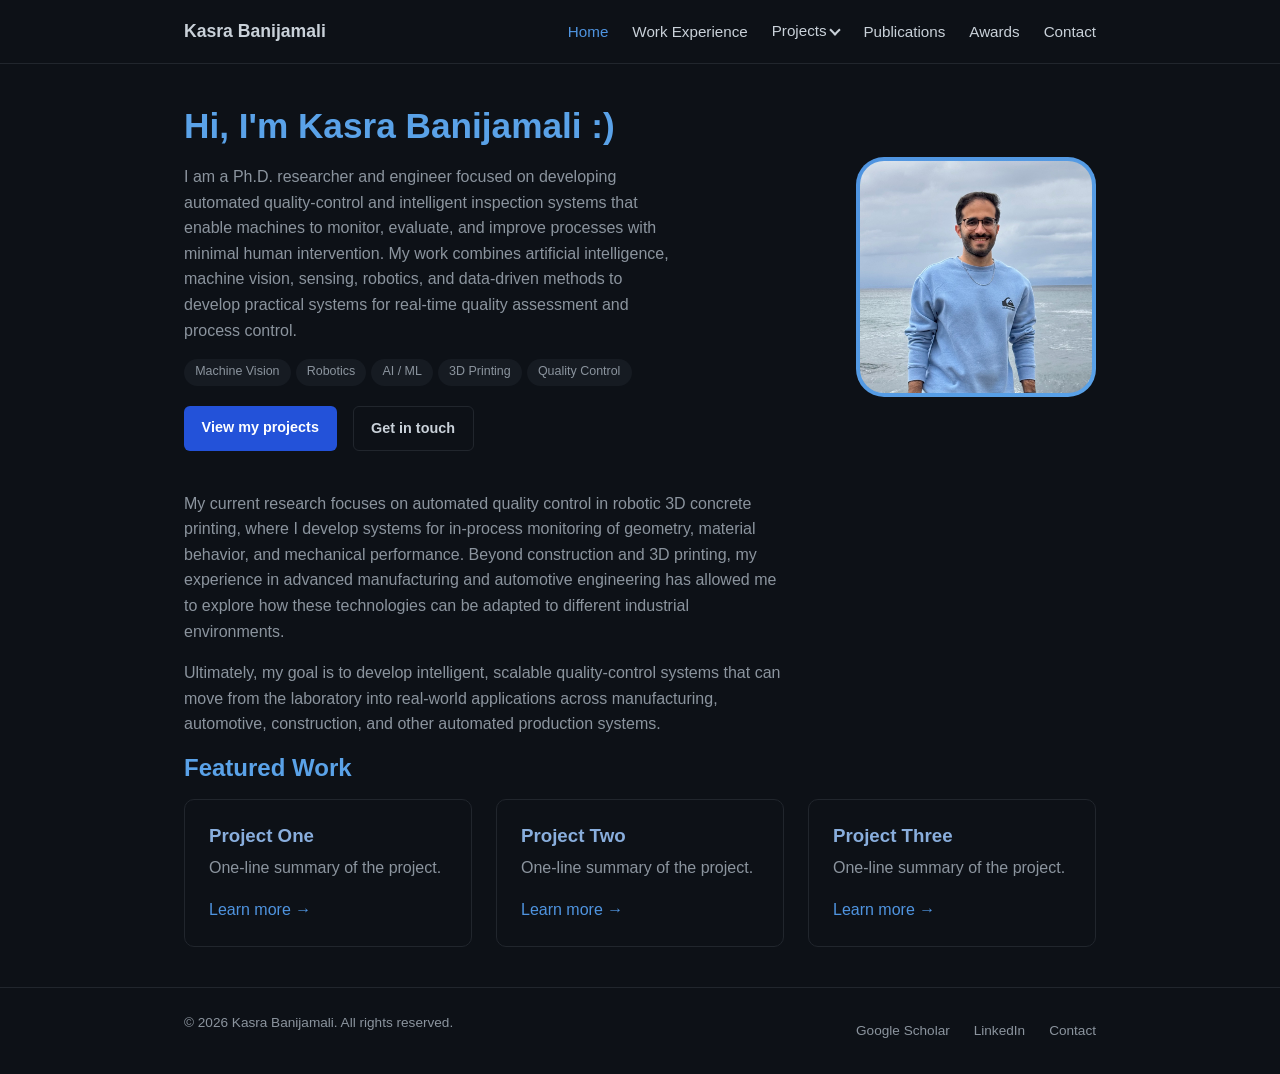
==== index.html @ c6823f06 "Initial commit" ====
<!DOCTYPE html>
<html lang="en">
<head>
  <meta charset="UTF-8">
  <meta name="viewport" content="width=device-width, initial-scale=1.0">
  <title>Kasra Banijamali — Portfolio</title>
  <link rel="stylesheet" href="assets/css/style.css">
</head>
<body>
  <div id="site-header"></div>

  <main>
    <div class="container">
      <section class="hero">
        <div class="hero-text">
          <h1>Hi, I'm Kasra Banijamali :)</h1>
          <p>I am a Ph.D. researcher and engineer focused on developing automated quality-control and intelligent inspection systems that enable machines to monitor, evaluate, and improve processes with minimal human intervention. My work combines artificial intelligence, machine vision, sensing, robotics, and data-driven methods to develop practical systems for real-time quality assessment and process control.</p>
          <div class="hero-tags">
            <span class="tag">Machine Vision</span>
            <span class="tag">Robotics</span>
            <span class="tag">AI / ML</span>
            <span class="tag">3D Printing</span>
            <span class="tag">Quality Control</span>
          </div>
          <div class="hero-actions">
            <a class="btn" href="projects/index.html">View my projects</a>
            <a class="btn btn-secondary" href="contact/index.html">Get in touch</a>
          </div>
        </div>
        <div class="hero-photo">
          <div class="hero-photo-frame">
            <img src="assets/images/profile/kasra.jpg" alt="Kasra Banijamali">
          </div>
        </div>
      </section>

      <section class="about-more">
        <p>My current research focuses on automated quality control in robotic 3D concrete printing, where I develop systems for in-process monitoring of geometry, material behavior, and mechanical performance. Beyond construction and 3D printing, my experience in advanced manufacturing and automotive engineering has allowed me to explore how these technologies can be adapted to different industrial environments.</p>
        <p>Ultimately, my goal is to develop intelligent, scalable quality-control systems that can move from the laboratory into real-world applications across manufacturing, automotive, construction, and other automated production systems.</p>
      </section>

      <section>
        <h2>Featured Work</h2>
        <div class="card-grid">
          <div class="card">
            <h3>Project One</h3>
            <p>One-line summary of the project.</p>
            <a href="projects/project-1.html">Learn more &rarr;</a>
          </div>
          <div class="card">
            <h3>Project Two</h3>
            <p>One-line summary of the project.</p>
            <a href="projects/project-2.html">Learn more &rarr;</a>
          </div>
          <div class="card">
            <h3>Project Three</h3>
            <p>One-line summary of the project.</p>
            <a href="projects/project-3.html">Learn more &rarr;</a>
          </div>
        </div>
      </section>
    </div>
  </main>

  <div id="site-footer"></div>

  <script>const BASE_URL = "./";</script>
  <script src="assets/js/main.js"></script>
</body>
</html>
---- assets/css/style.css ----
/* ==========================================================================
   Variables
   ========================================================================== */
:root {
  --color-bg: #0d1117;
  --color-bg-alt: #161b22;
  --color-text: #c9d1d9;
  --color-text-muted: #8b949e;
  --color-border: #21262d;
  --color-accent: #4f94e0;
  --color-accent-hover: #69b3ff;
  --color-heading: #5aa2e8;
  --color-heading-secondary: #89aedd;
  --color-btn-bg: #2352d9;
  --color-btn-bg-hover: #1a4fb0;

  --font-body: -apple-system, BlinkMacSystemFont, "Segoe UI", Roboto, Helvetica, Arial, sans-serif;
  --max-width: 960px;
  --nav-height: 64px;

  --space-1: 0.5rem;
  --space-2: 1rem;
  --space-3: 1.5rem;
  --space-4: 2.5rem;
  --space-5: 4rem;
}

/* ==========================================================================
   Reset
   ========================================================================== */
* {
  box-sizing: border-box;
}

html,
body {
  margin: 0;
  padding: 0;
}

body {
  font-family: var(--font-body);
  color: var(--color-text);
  background: var(--color-bg);
  line-height: 1.6;
  -webkit-font-smoothing: antialiased;
}

img {
  max-width: 100%;
  display: block;
}

a {
  color: var(--color-accent);
  text-decoration: none;
}

a:hover {
  text-decoration: underline;
}

ul {
  margin: 0;
  padding: 0;
  list-style: none;
}

h1,
h2,
h3,
h4 {
  line-height: 1.25;
  margin: 0 0 var(--space-2);
  color: var(--color-heading);
}

p {
  margin: 0 0 var(--space-2);
}

/* ==========================================================================
   Layout helpers
   ========================================================================== */
.container {
  max-width: var(--max-width);
  margin: 0 auto;
  padding: 0 var(--space-3);
}

main {
  min-height: calc(100vh - var(--nav-height) - 180px);
  padding: var(--space-4) 0;
}

.page-header {
  margin-bottom: var(--space-4);
}

.page-header p {
  color: var(--color-text-muted);
}

/* ==========================================================================
   Homepage hero
   ========================================================================== */
.hero {
  display: flex;
  align-items: center;
  gap: var(--space-4);
  margin-bottom: var(--space-4);
}

.hero-text {
  flex: 1 1 420px;
  min-width: 0;
}

.hero-text h1 {
  font-size: 2.2rem;
}

.hero-text > p {
  color: var(--color-text-muted);
  max-width: 56ch;
}

.hero-photo {
  flex: 0 0 240px;
  width: 240px;
}

.hero-photo-frame {
  display: block;
  padding: 4px;
  border-radius: 28px;
  background: linear-gradient(135deg, var(--color-accent), var(--color-heading));
  transition: transform 0.25s ease;
}

.hero-photo-frame:hover {
  transform: rotate(-1.5deg) scale(1.02);
}

.hero-photo-frame img {
  display: block;
  width: 100%;
  aspect-ratio: 1 / 1;
  object-fit: cover;
  border-radius: 24px;
  background: var(--color-bg-alt);
}

.hero-tags {
  display: flex;
  flex-wrap: wrap;
  margin: var(--space-2) 0;
}

.hero-actions {
  margin-top: var(--space-2);
  display: flex;
  gap: var(--space-2);
  flex-wrap: wrap;
}

.about-more p {
  color: var(--color-text-muted);
  max-width: 68ch;
}

@media (max-width: 720px) {
  .hero {
    flex-direction: column-reverse;
    text-align: center;
  }

  .hero-photo {
    width: 180px;
  }

  .hero-text > p {
    max-width: none;
  }

  .hero-tags,
  .hero-actions {
    justify-content: center;
  }
}

/* ==========================================================================
   Navigation
   ========================================================================== */
.site-nav {
  position: sticky;
  top: 0;
  z-index: 100;
  height: var(--nav-height);
  background: var(--color-bg);
  border-bottom: 1px solid var(--color-border);
}

.site-nav .container {
  display: flex;
  align-items: center;
  justify-content: space-between;
  height: 100%;
}

.site-nav .brand {
  font-weight: 700;
  font-size: 1.1rem;
  color: var(--color-text);
}

.site-nav .brand:hover {
  text-decoration: none;
  color: var(--color-accent);
}

.nav-toggle {
  display: none;
  background: none;
  border: 1px solid var(--color-border);
  border-radius: 6px;
  padding: 0.4rem 0.6rem;
  cursor: pointer;
}

.nav-toggle span {
  display: block;
  width: 20px;
  height: 2px;
  background: var(--color-text);
  margin: 4px 0;
}

.nav-links {
  display: flex;
  align-items: center;
  gap: var(--space-3);
}

.nav-links > li {
  position: relative;
}

.nav-links a {
  color: var(--color-text);
  font-size: 0.95rem;
}

.nav-links a:hover,
.nav-links a.active {
  color: var(--color-accent);
  text-decoration: none;
}

/* Dropdown */
.has-dropdown > button.dropdown-trigger {
  display: flex;
  align-items: center;
  gap: 0.3rem;
  background: none;
  border: none;
  font: inherit;
  font-size: 0.95rem;
  color: var(--color-text);
  cursor: pointer;
  padding: 0;
}

.has-dropdown > button.dropdown-trigger::after {
  content: "";
  border: solid currentColor;
  border-width: 0 2px 2px 0;
  padding: 3px;
  transform: rotate(45deg);
  margin-top: -4px;
}

.has-dropdown:hover > button.dropdown-trigger,
.has-dropdown.open > button.dropdown-trigger,
button.dropdown-trigger.active {
  color: var(--color-accent);
}

.dropdown-menu {
  position: absolute;
  top: calc(100% + 0.75rem);
  left: 0;
  min-width: 200px;
  background: var(--color-bg);
  border: 1px solid var(--color-border);
  border-radius: 8px;
  box-shadow: 0 8px 24px rgba(0, 0, 0, 0.4);
  padding: var(--space-1) 0;
  display: none;
}

.has-dropdown:hover .dropdown-menu,
.has-dropdown.open .dropdown-menu {
  display: block;
}

.dropdown-menu li a {
  display: block;
  padding: var(--space-1) var(--space-2);
  font-size: 0.9rem;
  white-space: nowrap;
}

.dropdown-menu li a:hover {
  background: var(--color-bg-alt);
  text-decoration: none;
}

@media (max-width: 720px) {
  .nav-toggle {
    display: block;
  }

  .nav-links {
    position: absolute;
    top: var(--nav-height);
    left: 0;
    right: 0;
    background: var(--color-bg);
    border-bottom: 1px solid var(--color-border);
    flex-direction: column;
    align-items: stretch;
    gap: 0;
    padding: var(--space-2) 0;
    display: none;
  }

  .nav-links.open {
    display: flex;
  }

  .nav-links > li {
    padding: 0 var(--space-3);
  }

  .nav-links a,
  .has-dropdown > button.dropdown-trigger {
    padding: var(--space-1) 0;
    width: 100%;
  }

  .dropdown-menu {
    position: static;
    border: none;
    box-shadow: none;
    padding-left: var(--space-2);
    display: none;
  }

  .has-dropdown.open .dropdown-menu {
    display: block;
  }
}

/* ==========================================================================
   Footer
   ========================================================================== */
.site-footer {
  border-top: 1px solid var(--color-border);
  padding: var(--space-3) 0;
  color: var(--color-text-muted);
  font-size: 0.85rem;
}

.site-footer .container {
  display: flex;
  flex-wrap: wrap;
  align-items: center;
  justify-content: space-between;
  gap: var(--space-2);
}

.site-footer .footer-links {
  display: flex;
  gap: var(--space-3);
}

.site-footer a {
  color: var(--color-text-muted);
}

.site-footer a:hover {
  color: var(--color-accent);
}

/* ==========================================================================
   Reusable components
   ========================================================================== */
.card-grid {
  display: grid;
  grid-template-columns: repeat(auto-fit, minmax(260px, 1fr));
  gap: var(--space-3);
}

.card {
  border: 1px solid var(--color-border);
  border-radius: 10px;
  padding: var(--space-3);
  background: var(--color-bg);
}

.card h3 {
  margin-bottom: var(--space-1);
  color: var(--color-heading-secondary);
}

.card p {
  color: var(--color-text-muted);
  margin-bottom: var(--space-2);
}

.btn {
  display: inline-block;
  background: var(--color-btn-bg);
  color: #fff;
  padding: 0.6rem 1.1rem;
  border-radius: 6px;
  font-size: 0.9rem;
  font-weight: 600;
}

.btn:hover {
  background: var(--color-btn-bg-hover);
  text-decoration: none;
}

.btn-secondary {
  background: none;
  border: 1px solid var(--color-border);
  color: var(--color-text);
}

.btn-secondary:hover {
  background: var(--color-bg-alt);
  color: var(--color-text);
}

.list-entry {
  padding: var(--space-2) 0;
  border-bottom: 1px solid var(--color-border);
}

.list-entry:last-child {
  border-bottom: none;
}

.list-entry h3 {
  color: var(--color-heading-secondary);
}

.list-entry .meta {
  color: var(--color-text-muted);
  font-size: 0.85rem;
}

/* Work experience entries with company logos */
.exp-entry {
  display: flex;
  gap: var(--space-2);
  align-items: flex-start;
}

.exp-logo {
  flex: 0 0 48px;
  width: 48px;
  height: 48px;
  border-radius: 8px;
  background: #ffffff;
  border: 1px solid var(--color-border);
  display: flex;
  align-items: center;
  justify-content: center;
  overflow: hidden;
}

.exp-logo img {
  max-width: 70%;
  max-height: 70%;
  object-fit: contain;
}

.exp-body {
  flex: 1 1 auto;
  min-width: 0;
}

.exp-title-row {
  display: flex;
  flex-wrap: wrap;
  align-items: baseline;
  justify-content: space-between;
  gap: var(--space-1) var(--space-2);
}

.exp-title-row h3 {
  margin-bottom: 0;
}

.exp-body h3 {
  color: var(--color-heading-secondary);
}

.exp-dates {
  flex: 0 0 auto;
  color: var(--color-text-muted);
  font-size: 0.85rem;
  white-space: nowrap;
}

.exp-company {
  font-size: 0.95rem;
  color: var(--color-text);
  margin: 0.15rem 0;
}

.exp-bullets {
  margin-top: var(--space-1);
}

.exp-bullets li {
  position: relative;
  padding-left: 1rem;
  margin-bottom: 0.4rem;
  color: var(--color-text);
}

.exp-bullets li::before {
  content: "\2022";
  position: absolute;
  left: 0;
  color: var(--color-text-muted);
}


.link-list li {
  margin-bottom: var(--space-1);
}

.tag {
  display: inline-block;
  background: var(--color-bg-alt);
  border-radius: 999px;
  padding: 0.2rem 0.7rem;
  font-size: 0.78rem;
  color: var(--color-text-muted);
  margin: 0 0.3rem 0.3rem 0;
}
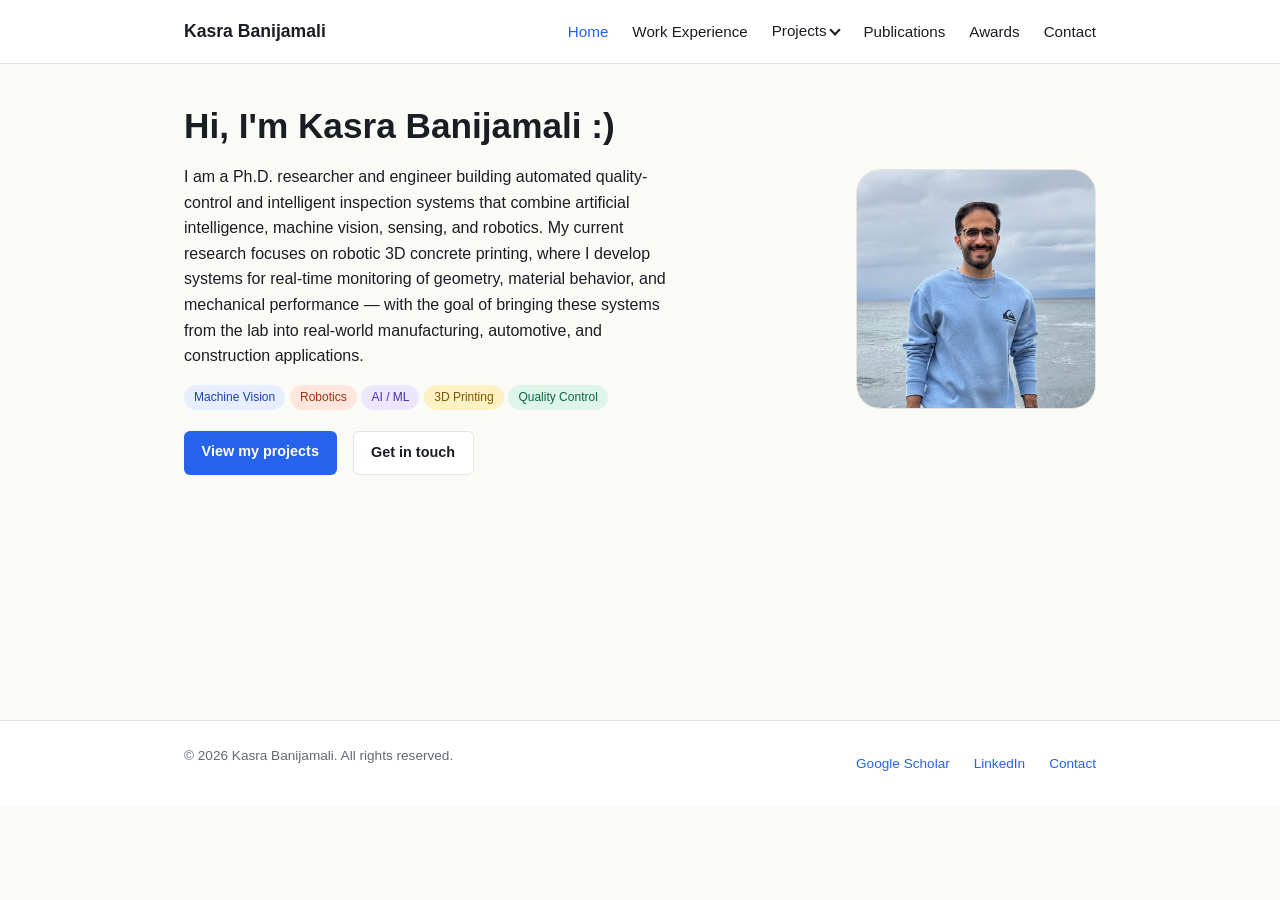
==== commit 7d4f8232: "Initial commit" ====
--- a/index.html
+++ b/index.html
@@ -14,13 +14,13 @@
       <section class="hero">
         <div class="hero-text">
           <h1>Hi, I'm Kasra Banijamali :)</h1>
-          <p>I am a Ph.D. researcher and engineer focused on developing automated quality-control and intelligent inspection systems that enable machines to monitor, evaluate, and improve processes with minimal human intervention. My work combines artificial intelligence, machine vision, sensing, robotics, and data-driven methods to develop practical systems for real-time quality assessment and process control.</p>
+          <p>I am a Ph.D. researcher and engineer building automated quality-control and intelligent inspection systems that combine artificial intelligence, machine vision, sensing, and robotics. My current research focuses on robotic 3D concrete printing, where I develop systems for real-time monitoring of geometry, material behavior, and mechanical performance — with the goal of bringing these systems from the lab into real-world manufacturing, automotive, and construction applications.</p>
           <div class="hero-tags">
-            <span class="tag">Machine Vision</span>
-            <span class="tag">Robotics</span>
-            <span class="tag">AI / ML</span>
-            <span class="tag">3D Printing</span>
-            <span class="tag">Quality Control</span>
+            <span class="chip chip-blue">Machine Vision</span>
+            <span class="chip chip-coral">Robotics</span>
+            <span class="chip chip-violet">AI / ML</span>
+            <span class="chip chip-gold">3D Printing</span>
+            <span class="chip chip-green">Quality Control</span>
           </div>
           <div class="hero-actions">
             <a class="btn" href="projects/index.html">View my projects</a>
@@ -33,32 +33,6 @@
           </div>
         </div>
       </section>
-
-      <section class="about-more">
-        <p>My current research focuses on automated quality control in robotic 3D concrete printing, where I develop systems for in-process monitoring of geometry, material behavior, and mechanical performance. Beyond construction and 3D printing, my experience in advanced manufacturing and automotive engineering has allowed me to explore how these technologies can be adapted to different industrial environments.</p>
-        <p>Ultimately, my goal is to develop intelligent, scalable quality-control systems that can move from the laboratory into real-world applications across manufacturing, automotive, construction, and other automated production systems.</p>
-      </section>
-
-      <section>
-        <h2>Featured Work</h2>
-        <div class="card-grid">
-          <div class="card">
-            <h3>Project One</h3>
-            <p>One-line summary of the project.</p>
-            <a href="projects/project-1.html">Learn more &rarr;</a>
-          </div>
-          <div class="card">
-            <h3>Project Two</h3>
-            <p>One-line summary of the project.</p>
-            <a href="projects/project-2.html">Learn more &rarr;</a>
-          </div>
-          <div class="card">
-            <h3>Project Three</h3>
-            <p>One-line summary of the project.</p>
-            <a href="projects/project-3.html">Learn more &rarr;</a>
-          </div>
-        </div>
-      </section>
     </div>
   </main>
 
--- a/assets/css/style.css
+++ b/assets/css/style.css
@@ -2,17 +2,33 @@
    Variables
    ========================================================================== */
 :root {
-  --color-bg: #0d1117;
-  --color-bg-alt: #161b22;
-  --color-text: #c9d1d9;
-  --color-text-muted: #8b949e;
-  --color-border: #21262d;
-  --color-accent: #4f94e0;
-  --color-accent-hover: #69b3ff;
-  --color-heading: #5aa2e8;
-  --color-heading-secondary: #89aedd;
-  --color-btn-bg: #2352d9;
-  --color-btn-bg-hover: #1a4fb0;
+  /* Base */
+  --bg: #FAFAF7;
+  --surface: #FFFFFF;
+  --border: #E6E4DD;
+  --text: #1A1D23;
+  --text-muted: #626875;
+
+  /* Topic colors: strong / tint / text-on-tint */
+  --blue: #2563EB;
+  --blue-tint: #E6EEFF;
+  --blue-text: #1E40AF;
+
+  --gold: #E0A400;
+  --gold-tint: #FFF1C2;
+  --gold-text: #7A5600;
+
+  --violet: #7C5CE0;
+  --violet-tint: #ECE7FF;
+  --violet-text: #4C2FA8;
+
+  --coral: #E5603C;
+  --coral-tint: #FFE6DD;
+  --coral-text: #9A3412;
+
+  --green: #1F9D6B;
+  --green-tint: #DDF5EA;
+  --green-text: #0F6245;
 
   --font-body: -apple-system, BlinkMacSystemFont, "Segoe UI", Roboto, Helvetica, Arial, sans-serif;
   --max-width: 960px;
@@ -40,8 +56,8 @@
 
 body {
   font-family: var(--font-body);
-  color: var(--color-text);
-  background: var(--color-bg);
+  color: var(--text);
+  background: var(--bg);
   line-height: 1.6;
   -webkit-font-smoothing: antialiased;
 }
@@ -52,12 +68,21 @@
 }
 
 a {
-  color: var(--color-accent);
+  color: var(--blue);
   text-decoration: none;
 }
 
 a:hover {
   text-decoration: underline;
+}
+
+a:focus-visible,
+button:focus-visible,
+input:focus-visible,
+textarea:focus-visible,
+select:focus-visible {
+  outline: 2px solid var(--blue);
+  outline-offset: 2px;
 }
 
 ul {
@@ -72,7 +97,7 @@
 h4 {
   line-height: 1.25;
   margin: 0 0 var(--space-2);
-  color: var(--color-heading);
+  color: var(--text);
 }
 
 p {
@@ -98,7 +123,7 @@
 }
 
 .page-header p {
-  color: var(--color-text-muted);
+  color: var(--text-muted);
 }
 
 /* ==========================================================================
@@ -121,7 +146,7 @@
 }
 
 .hero-text > p {
-  color: var(--color-text-muted);
+  color: var(--text);
   max-width: 56ch;
 }
 
@@ -132,9 +157,9 @@
 
 .hero-photo-frame {
   display: block;
-  padding: 4px;
-  border-radius: 28px;
-  background: linear-gradient(135deg, var(--color-accent), var(--color-heading));
+  border: 1px solid var(--border);
+  border-radius: 24px;
+  overflow: hidden;
   transition: transform 0.25s ease;
 }
 
@@ -147,8 +172,7 @@
   width: 100%;
   aspect-ratio: 1 / 1;
   object-fit: cover;
-  border-radius: 24px;
-  background: var(--color-bg-alt);
+  background: var(--surface);
 }
 
 .hero-tags {
@@ -162,11 +186,6 @@
   display: flex;
   gap: var(--space-2);
   flex-wrap: wrap;
-}
-
-.about-more p {
-  color: var(--color-text-muted);
-  max-width: 68ch;
 }
 
 @media (max-width: 720px) {
@@ -197,8 +216,8 @@
   top: 0;
   z-index: 100;
   height: var(--nav-height);
-  background: var(--color-bg);
-  border-bottom: 1px solid var(--color-border);
+  background: var(--surface);
+  border-bottom: 1px solid var(--border);
 }
 
 .site-nav .container {
@@ -211,18 +230,18 @@
 .site-nav .brand {
   font-weight: 700;
   font-size: 1.1rem;
-  color: var(--color-text);
+  color: var(--text);
 }
 
 .site-nav .brand:hover {
   text-decoration: none;
-  color: var(--color-accent);
+  color: var(--blue);
 }
 
 .nav-toggle {
   display: none;
   background: none;
-  border: 1px solid var(--color-border);
+  border: 1px solid var(--border);
   border-radius: 6px;
   padding: 0.4rem 0.6rem;
   cursor: pointer;
@@ -232,7 +251,7 @@
   display: block;
   width: 20px;
   height: 2px;
-  background: var(--color-text);
+  background: var(--text);
   margin: 4px 0;
 }
 
@@ -247,13 +266,17 @@
 }
 
 .nav-links a {
-  color: var(--color-text);
+  color: var(--text);
   font-size: 0.95rem;
 }
 
-.nav-links a:hover,
+.nav-links a:hover {
+  color: var(--blue);
+  text-decoration: none;
+}
+
 .nav-links a.active {
-  color: var(--color-accent);
+  color: var(--blue);
   text-decoration: none;
 }
 
@@ -266,7 +289,7 @@
   border: none;
   font: inherit;
   font-size: 0.95rem;
-  color: var(--color-text);
+  color: var(--text);
   cursor: pointer;
   padding: 0;
 }
@@ -281,9 +304,12 @@
 }
 
 .has-dropdown:hover > button.dropdown-trigger,
-.has-dropdown.open > button.dropdown-trigger,
+.has-dropdown.open > button.dropdown-trigger {
+  color: var(--blue);
+}
+
 button.dropdown-trigger.active {
-  color: var(--color-accent);
+  color: var(--blue);
 }
 
 .dropdown-menu {
@@ -291,10 +317,9 @@
   top: calc(100% + 0.75rem);
   left: 0;
   min-width: 200px;
-  background: var(--color-bg);
-  border: 1px solid var(--color-border);
+  background: var(--surface);
+  border: 1px solid var(--border);
   border-radius: 8px;
-  box-shadow: 0 8px 24px rgba(0, 0, 0, 0.4);
   padding: var(--space-1) 0;
   display: none;
 }
@@ -312,7 +337,7 @@
 }
 
 .dropdown-menu li a:hover {
-  background: var(--color-bg-alt);
+  background: var(--border);
   text-decoration: none;
 }
 
@@ -326,8 +351,8 @@
     top: var(--nav-height);
     left: 0;
     right: 0;
-    background: var(--color-bg);
-    border-bottom: 1px solid var(--color-border);
+    background: var(--surface);
+    border-bottom: 1px solid var(--border);
     flex-direction: column;
     align-items: stretch;
     gap: 0;
@@ -352,7 +377,6 @@
   .dropdown-menu {
     position: static;
     border: none;
-    box-shadow: none;
     padding-left: var(--space-2);
     display: none;
   }
@@ -366,9 +390,10 @@
    Footer
    ========================================================================== */
 .site-footer {
-  border-top: 1px solid var(--color-border);
+  background: var(--surface);
+  border-top: 1px solid var(--border);
   padding: var(--space-3) 0;
-  color: var(--color-text-muted);
+  color: var(--text-muted);
   font-size: 0.85rem;
 }
 
@@ -385,14 +410,6 @@
   gap: var(--space-3);
 }
 
-.site-footer a {
-  color: var(--color-text-muted);
-}
-
-.site-footer a:hover {
-  color: var(--color-accent);
-}
-
 /* ==========================================================================
    Reusable components
    ========================================================================== */
@@ -403,26 +420,31 @@
 }
 
 .card {
-  border: 1px solid var(--color-border);
+  border: 1px solid var(--border);
   border-radius: 10px;
   padding: var(--space-3);
-  background: var(--color-bg);
+  background: var(--surface);
 }
 
 .card h3 {
   margin-bottom: var(--space-1);
-  color: var(--color-heading-secondary);
+  color: var(--text);
 }
 
 .card p {
-  color: var(--color-text-muted);
+  color: var(--text-muted);
+  margin-bottom: var(--space-2);
+}
+
+.card .chip-row {
+  margin-top: var(--space-1);
   margin-bottom: var(--space-2);
 }
 
 .btn {
   display: inline-block;
-  background: var(--color-btn-bg);
-  color: #fff;
+  background: var(--blue);
+  color: var(--surface);
   padding: 0.6rem 1.1rem;
   border-radius: 6px;
   font-size: 0.9rem;
@@ -430,24 +452,24 @@
 }
 
 .btn:hover {
-  background: var(--color-btn-bg-hover);
+  background: var(--blue-text);
   text-decoration: none;
 }
 
 .btn-secondary {
-  background: none;
-  border: 1px solid var(--color-border);
-  color: var(--color-text);
+  background: var(--surface);
+  border: 1px solid var(--border);
+  color: var(--text);
 }
 
 .btn-secondary:hover {
-  background: var(--color-bg-alt);
-  color: var(--color-text);
+  border-color: var(--blue);
+  color: var(--text);
 }
 
 .list-entry {
   padding: var(--space-2) 0;
-  border-bottom: 1px solid var(--color-border);
+  border-bottom: 1px solid var(--border);
 }
 
 .list-entry:last-child {
@@ -455,11 +477,11 @@
 }
 
 .list-entry h3 {
-  color: var(--color-heading-secondary);
+  color: var(--text);
 }
 
 .list-entry .meta {
-  color: var(--color-text-muted);
+  color: var(--text-muted);
   font-size: 0.85rem;
 }
 
@@ -475,8 +497,8 @@
   width: 48px;
   height: 48px;
   border-radius: 8px;
-  background: #ffffff;
-  border: 1px solid var(--color-border);
+  background: var(--surface);
+  border: 1px solid var(--border);
   display: flex;
   align-items: center;
   justify-content: center;
@@ -507,19 +529,19 @@
 }
 
 .exp-body h3 {
-  color: var(--color-heading-secondary);
+  color: var(--text);
 }
 
 .exp-dates {
   flex: 0 0 auto;
-  color: var(--color-text-muted);
+  color: var(--text-muted);
   font-size: 0.85rem;
   white-space: nowrap;
 }
 
 .exp-company {
   font-size: 0.95rem;
-  color: var(--color-text);
+  color: var(--text);
   margin: 0.15rem 0;
 }
 
@@ -531,14 +553,14 @@
   position: relative;
   padding-left: 1rem;
   margin-bottom: 0.4rem;
-  color: var(--color-text);
+  color: var(--text);
 }
 
 .exp-bullets li::before {
   content: "\2022";
   position: absolute;
   left: 0;
-  color: var(--color-text-muted);
+  color: var(--text-muted);
 }
 
 
@@ -546,12 +568,148 @@
   margin-bottom: var(--space-1);
 }
 
-.tag {
+/* ==========================================================================
+   Topic chips — five fixed topics, one color each, reused site-wide
+   ========================================================================== */
+.chip {
   display: inline-block;
-  background: var(--color-bg-alt);
   border-radius: 999px;
-  padding: 0.2rem 0.7rem;
-  font-size: 0.78rem;
-  color: var(--color-text-muted);
+  padding: 3px 10px;
+  font-size: 12px;
   margin: 0 0.3rem 0.3rem 0;
 }
+
+.chip-blue {
+  background: var(--blue-tint);
+  color: var(--blue-text);
+}
+
+.chip-gold {
+  background: var(--gold-tint);
+  color: var(--gold-text);
+}
+
+.chip-violet {
+  background: var(--violet-tint);
+  color: var(--violet-text);
+}
+
+.chip-coral {
+  background: var(--coral-tint);
+  color: var(--coral-text);
+}
+
+.chip-green {
+  background: var(--green-tint);
+  color: var(--green-text);
+}
+
+/* ==========================================================================
+   Publications — topic-first entry list
+   ========================================================================== */
+.pub-list {
+  background: var(--surface);
+  border: 1px solid var(--border);
+  border-radius: 10px;
+  overflow: hidden;
+}
+
+.pub-entry {
+  display: flex;
+  gap: var(--space-2);
+  align-items: flex-start;
+  padding: var(--space-3);
+  border-bottom: 1px solid var(--border);
+}
+
+.pub-entry:last-child {
+  border-bottom: none;
+}
+
+.pub-icon {
+  flex: 0 0 40px;
+  width: 40px;
+  height: 40px;
+  border-radius: 10px;
+  display: flex;
+  align-items: center;
+  justify-content: center;
+  font-size: 1.1rem;
+}
+
+.pub-icon-blue {
+  background: var(--blue-tint);
+  color: var(--blue);
+}
+
+.pub-icon-gold {
+  background: var(--gold-tint);
+  color: var(--gold);
+}
+
+.pub-icon-violet {
+  background: var(--violet-tint);
+  color: var(--violet);
+}
+
+.pub-icon-coral {
+  background: var(--coral-tint);
+  color: var(--coral);
+}
+
+.pub-icon-green {
+  background: var(--green-tint);
+  color: var(--green);
+}
+
+.pub-body {
+  flex: 1 1 auto;
+  min-width: 0;
+}
+
+.pub-body h3 {
+  font-size: 1rem;
+  margin-bottom: 0.3rem;
+  color: var(--text);
+}
+
+.pub-authors {
+  margin-bottom: 0.15rem;
+  font-size: 0.9rem;
+  color: var(--text-muted);
+}
+
+.pub-authors .me {
+  color: var(--text);
+}
+
+.pub-meta {
+  color: var(--text-muted);
+  font-size: 0.85rem;
+  margin-bottom: 0.5rem;
+}
+
+.pub-chips {
+  display: flex;
+  flex-wrap: wrap;
+}
+
+/* ==========================================================================
+   Form fields (not currently used on any page, styled for future use)
+   ========================================================================== */
+input,
+textarea,
+select {
+  background: var(--surface);
+  border: 1px solid var(--border);
+  color: var(--text);
+  font-family: inherit;
+  font-size: 0.95rem;
+  padding: 0.6rem 0.8rem;
+  border-radius: 6px;
+}
+
+input::placeholder,
+textarea::placeholder {
+  color: var(--text-muted);
+}
